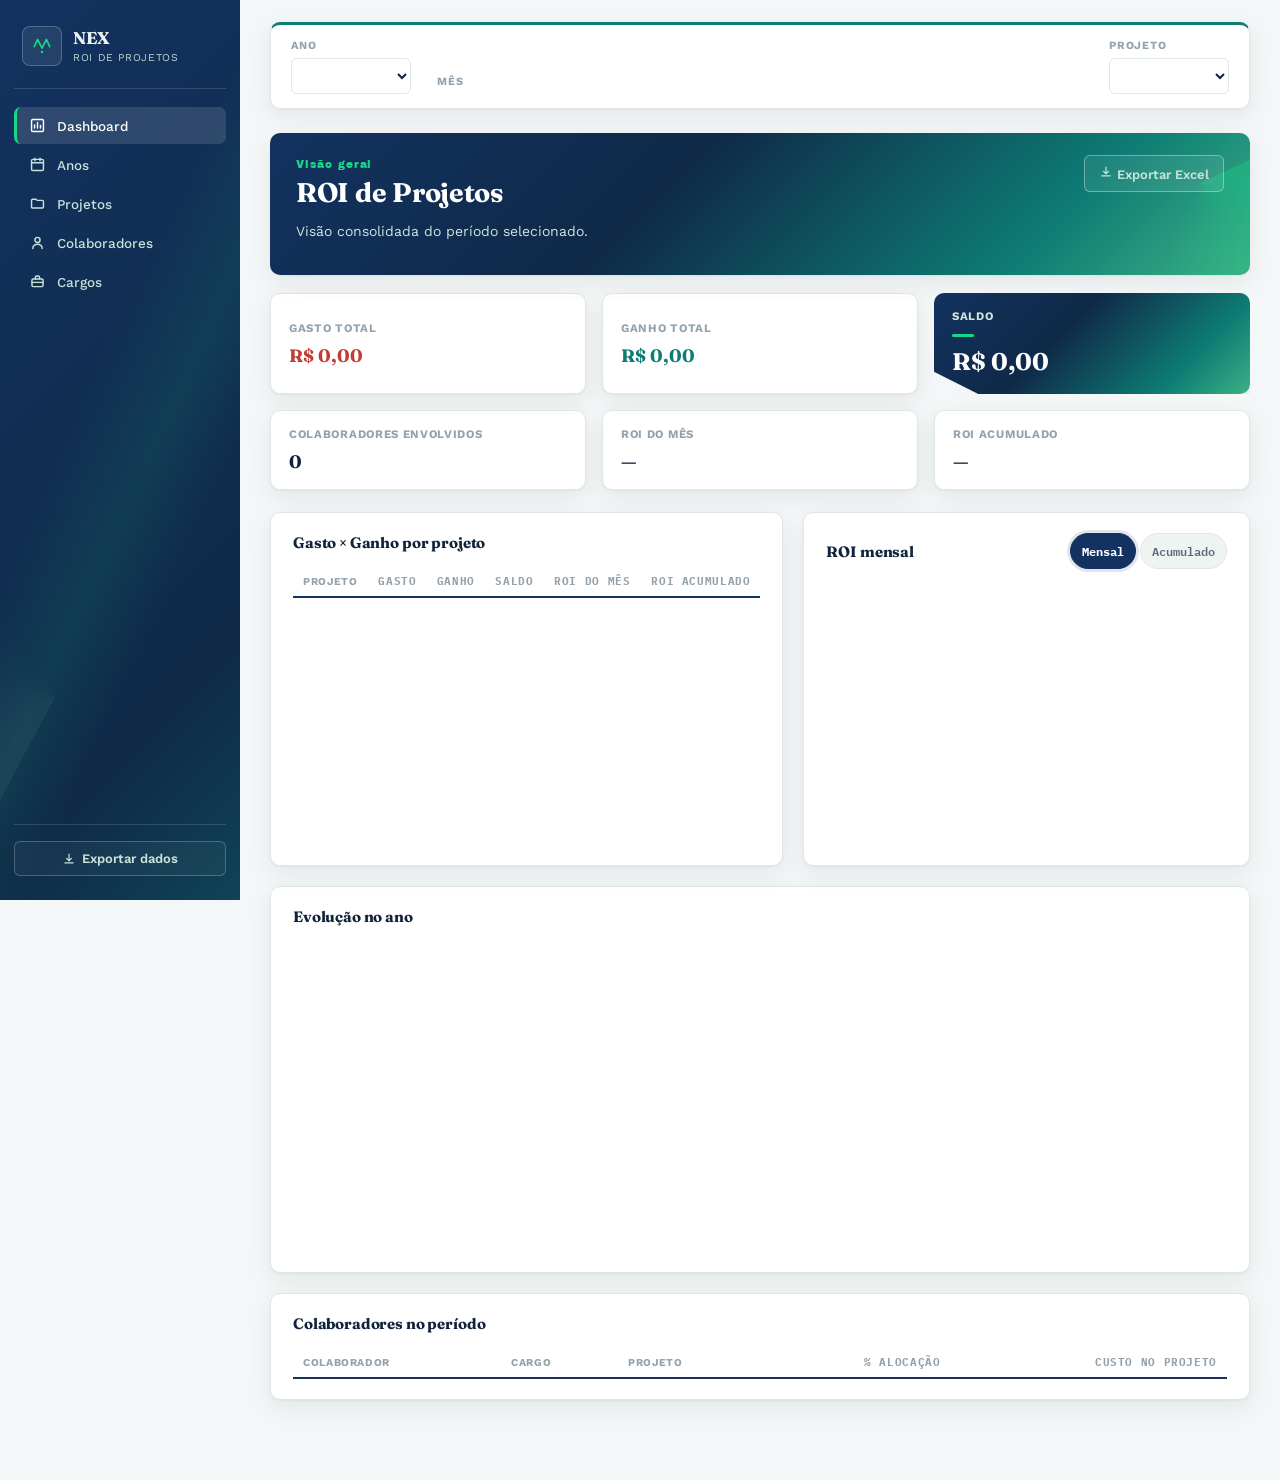
==== index.html @ 9e4dc333 "adiciona tipo de projeto Estrutural, com conversao agendada para Impacto" ====
<!DOCTYPE html>
<html lang="pt-BR">
<head>
<meta charset="UTF-8">
<meta name="viewport" content="width=device-width, initial-scale=1.0">
<title>NEX · ROI de Projetos</title>
<link rel="preconnect" href="https://fonts.googleapis.com">
<link href="https://fonts.googleapis.com/css2?family=Fraunces:opsz,wght@9..144,500..900&family=Archivo+Black&family=Work+Sans:wght@400;500;600;700&family=IBM+Plex+Mono:wght@500;600;700&display=swap" rel="stylesheet">
<link rel="stylesheet" href="css/style.css">
</head>
<body>

<div class="app">

  <!-- SIDEBAR -->
  <aside class="sidebar">
    <div class="brand">
      <span class="brand-mark">
        <svg class="icon" viewBox="0 0 20 20"><path d="M3 10.5l3-6.5 4 8 4-8 3 6.5"/><circle cx="10" cy="15.5" r="1.1" fill="currentColor" stroke="none"/></svg>
      </span>
      <div class="brand-text">
        <strong>NEX</strong>
        <small>ROI de Projetos</small>
      </div>
    </div>

    <nav class="nav" id="nav">
      <button class="nav-item active" data-page="dashboard">
        <svg class="icon" viewBox="0 0 20 20"><rect x="3" y="3" width="14" height="14" rx="1.5"/><path d="M6.5 13V9.5M10 13V6.5M13.5 13v-3"/></svg>
        Dashboard
      </button>
      <button class="nav-item" data-page="anos">
        <svg class="icon" viewBox="0 0 20 20"><rect x="3" y="4" width="14" height="13" rx="1.5"/><path d="M3 8h14M7 2.5v3M13 2.5v3"/></svg>
        Anos
      </button>
      <button class="nav-item" data-page="projetos">
        <svg class="icon" viewBox="0 0 20 20"><path d="M3 6.3c0-.7.6-1.3 1.3-1.3h3.4c.5 0 .9.2 1.2.6l.6.7h6.2c.7 0 1.3.6 1.3 1.3v6.4c0 .7-.6 1.3-1.3 1.3H4.3c-.7 0-1.3-.6-1.3-1.3z"/></svg>
        Projetos
      </button>
      <button class="nav-item" data-page="colaboradores">
        <svg class="icon" viewBox="0 0 20 20"><circle cx="10" cy="7" r="3"/><path d="M4.5 17c0-3 2.5-5 5.5-5s5.5 2 5.5 5"/></svg>
        Colaboradores
      </button>
      <button class="nav-item" data-page="cargos">
        <svg class="icon" viewBox="0 0 20 20"><rect x="3.5" y="7" width="13" height="9" rx="1.3"/><path d="M7.5 7V5.3A1.8 1.8 0 019.3 3.5h1.4a1.8 1.8 0 011.8 1.8V7"/><path d="M3.5 11h13"/></svg>
        Cargos
      </button>
    </nav>

    <div class="sidebar-foot">
      <p class="storage-warning" id="storageWarning" hidden>⚠ Não foi possível conectar ao banco de dados. Os números na tela podem estar incompletos ou desatualizados — recarregue a página.</p>
      <button id="btnExport" class="ghost-btn" title="Baixar backup dos dados (.json)">
        <svg class="icon" viewBox="0 0 20 20" style="width:14px;height:14px"><path d="M10 3v9M6.5 9l3.5 3.5L13.5 9"/><path d="M4 15.5h12"/></svg>
        Exportar dados
      </button>
    </div>
  </aside>

  <!-- MAIN -->
  <main class="main">

    <!-- Global context bar -->
    <header class="context-bar">
      <div class="ctx-group">
        <label>Ano</label>
        <select id="ctxAno"></select>
      </div>
      <div class="ctx-group ctx-grow">
        <label>Mês</label>
        <div class="month-tabs" id="ctxMeses"></div>
      </div>
      <div class="ctx-group" id="ctxProjetoWrap">
        <label>Projeto</label>
        <select id="ctxProjeto"></select>
      </div>
    </header>

    <!-- DASHBOARD -->
    <section class="page active" id="page-dashboard">
      <div class="page-head" style="display:flex; justify-content:space-between; align-items:flex-start; flex-wrap:wrap; gap:12px;">
        <div>
          <span class="eyebrow">Visão geral</span>
          <h1>ROI de Projetos</h1>
          <p class="muted" id="dashSubtitle">Visão consolidada do período selecionado.</p>
        </div>
        <button class="ghost-btn" id="btnExportExcel" title="Baixar o período atual em Excel">
          <svg class="icon" viewBox="0 0 20 20" style="width:14px;height:14px"><path d="M10 3v9M6.5 9l3.5 3.5L13.5 9"/><path d="M4 15.5h12"/></svg>
          Exportar Excel
        </button>
      </div>

      <div class="kpi-row">
        <div class="kpi-card">
          <span class="kpi-label">Gasto total</span>
          <span class="kpi-value mono loss" id="kpiGasto">R$ 0,00</span>
        </div>
        <div class="kpi-card">
          <span class="kpi-label">Ganho total</span>
          <span class="kpi-value mono gain" id="kpiGanho">R$ 0,00</span>
        </div>
        <div class="kpi-card kpi-ledger">
          <span class="kpi-label">Saldo</span>
          <div class="stamp" id="stampSaldo">
            <span class="kpi-value mono" id="kpiSaldo">R$ 0,00</span>
          </div>
        </div>
        <div class="kpi-card">
          <span class="kpi-label">Colaboradores envolvidos</span>
          <span class="kpi-value mono" id="kpiColab">0</span>
        </div>
        <div class="kpi-card" id="kpiRoiCard">
          <span class="kpi-label">ROI do mês</span>
          <span class="kpi-value mono" id="kpiRoi">—</span>
        </div>
        <div class="kpi-card">
          <span class="kpi-label">ROI acumulado</span>
          <span class="kpi-value mono" id="kpiRoiAcumulado">—</span>
        </div>
      </div>

      <div class="grid-2">
        <div class="panel">
          <h2>Gasto × Ganho por projeto</h2>
          <div class="table-scroll">
            <table class="data-table" id="tblProjetoResumo">
              <thead>
                <tr><th>Projeto</th><th class="num">Gasto</th><th class="num">Ganho</th><th class="num">Saldo</th><th class="num" id="thRoiMes">ROI do mês</th><th class="num">ROI acumulado</th></tr>
              </thead>
              <tbody></tbody>
            </table>
          </div>
        </div>

        <div class="panel">
          <div class="toolbar-row" style="justify-content:space-between; margin-bottom:4px; flex-wrap:wrap; gap:12px;">
            <h2 style="margin-bottom:0;" id="tituloChartRoi">ROI mensal</h2>
            <div class="month-tabs" id="toggleRoiModo">
              <button data-modo-roi="mensal" class="active">Mensal</button>
              <button data-modo-roi="acumulado">Acumulado</button>
            </div>
          </div>
          <div style="position:relative; height:260px;">
            <canvas id="chartRoiMensal"></canvas>
          </div>
          <p class="muted small" id="chartRoiPrevisaoLegenda" style="margin-top:10px;"></p>
        </div>
      </div>

      <div class="panel">
        <h2>Evolução no ano</h2>
        <div style="position:relative; height:300px;">
          <canvas id="chartEvolucao"></canvas>
        </div>
        <p class="muted small" id="chartPrevisaoLegenda" style="margin-top:10px;"></p>
      </div>

      <div class="panel">
        <h2>Colaboradores no período</h2>
        <div class="table-scroll">
          <table class="data-table" id="tblColabResumo">
            <thead>
              <tr><th>Colaborador</th><th>Cargo</th><th>Projeto</th><th class="num">% Alocação</th><th class="num">Custo no projeto</th></tr>
            </thead>
            <tbody></tbody>
          </table>
        </div>
        <p class="empty-hint" id="dashColabEmpty" hidden>Ninguém alocado neste período ainda. Abra um projeto e cadastre os membros envolvidos.</p>
      </div>
    </section>

    <!-- ANOS -->
    <section class="page" id="page-anos">
      <div class="page-head">
        <h1>Anos</h1>
        <p class="muted">Os anos de 2020 até o atual já existem prontos. Um ano novo aparece automaticamente quando o calendário virar.</p>
      </div>
      <div class="panel">
        <table class="data-table" id="tblAnos">
          <thead><tr><th>Ano</th><th>Projetos</th><th>Ganhos gerais</th><th></th></tr></thead>
          <tbody></tbody>
        </table>
      </div>

      <div class="panel panel-form" id="panelGanhosGerais">
        <h2>Ganhos gerais da empresa <span class="muted small" id="ganhosGeraisAnoLabel"></span></h2>
        <p class="muted small" style="margin-top:-8px; margin-bottom:14px;">Use isto só para ganhos que não pertencem a um projeto específico (ex.: um saving de contrato geral da empresa).</p>
        <form id="formGanhoGeral" class="lancamento-form">
          <input type="hidden" id="geralId">
          <div class="field">
            <label>Tipo</label>
            <select id="geralTipo">
              <option value="pontual">Pontual</option>
              <option value="mensal">Mensal (recorrente)</option>
            </select>
          </div>
          <div class="field">
            <label id="lblGeralMesInicio">Mês</label>
            <select id="geralMesInicio"></select>
          </div>
          <div class="field" id="wrapGeralMesFim" hidden>
            <label>Repetir até</label>
            <select id="geralMesFim"></select>
          </div>
          <div class="field field-grow">
            <label>Descrição</label>
            <input type="text" id="geralDescricao" placeholder="Ex.: Saving de contrato geral">
          </div>
          <div class="field">
            <label>Valor por mês (R$)</label>
            <input type="number" id="geralValor" step="0.01" min="0" required>
          </div>
          <div class="field field-btn">
            <button type="submit" class="primary-btn gain-btn" id="btnGeralSubmit">Adicionar ganho geral</button>
            <button type="button" class="ghost-btn" id="btnGeralCancel" hidden>Cancelar edição</button>
          </div>
        </form>
      </div>
      <div class="panel" id="panelGanhosGeraisLista">
        <table class="data-table" id="tblGanhosGerais">
          <thead><tr><th>Descrição</th><th>Tipo</th><th>Período</th><th class="num">Valor/mês</th><th></th></tr></thead>
          <tbody></tbody>
        </table>
      </div>
    </section>

    <!-- COLABORADORES -->
    <section class="page" id="page-colaboradores">
      <div class="page-head">
        <h1>Colaboradores</h1>
        <p class="muted">Cadastre quem existe na empresa e quanto cada um custa por mês. Depois, abra um projeto para envolvê-los nele.</p>
      </div>
      <div class="panel panel-form">
        <form id="formColaborador" class="grid-form">
          <input type="hidden" id="colabId">
          <div class="field">
            <label>Nome</label>
            <input type="text" id="colabNome" placeholder="Ex.: Ana Karoline" required>
          </div>
          <div class="field">
            <label>Cargo</label>
            <select id="colabCargo" required></select>
          </div>
          <div class="field">
            <label>Data de entrada</label>
            <input type="text" id="colabEntrada" placeholder="mm/aaaa" inputmode="numeric">
          </div>
          <div class="field" style="justify-content:center;">
            <label style="display:flex; align-items:center; gap:6px; font-weight:600; color:var(--ink); cursor:pointer;">
              <input type="checkbox" id="colabAtivo" style="width:16px; height:16px;" checked>
              Em atividade
            </label>
          </div>
          <div class="field" id="wrapColabSaida">
            <label>Data de saída</label>
            <input type="text" id="colabSaida" placeholder="mm/aaaa" inputmode="numeric">
          </div>
          <div class="field">
            <label>Custo mensal (R$)</label>
            <input type="number" id="colabCusto" placeholder="0,00" step="0.01" min="0" required>
          </div>
          <div class="field field-btn">
            <button type="submit" class="primary-btn" id="btnColabSubmit">Adicionar colaborador</button>
            <button type="button" class="ghost-btn" id="btnColabCancel" hidden>Cancelar edição</button>
          </div>
        </form>
      </div>
      <div class="panel">
        <table class="data-table" id="tblColaboradores">
          <thead><tr><th>Nome</th><th>Cargo</th><th>Entrada</th><th>Situação</th><th class="num">Custo mensal</th><th></th></tr></thead>
          <tbody></tbody>
        </table>
      </div>
    </section>

    <!-- CARGOS (catálogo de cargos com salário, usado como opções no cadastro de Colaboradores) -->
    <section class="page" id="page-cargos">
      <div class="page-head">
        <h1>Cargos</h1>
        <p class="muted">Cadastre os cargos da empresa e o salário-base de cada um. Eles aparecem como opções no campo "Cargo" ao criar um colaborador.</p>
      </div>
      <div class="panel panel-form">
        <form id="formCargo" class="grid-form">
          <input type="hidden" id="cargoId">
          <div class="field field-grow">
            <label>Nome do cargo</label>
            <input type="text" id="cargoNome" placeholder="Ex.: Analista de Projetos II" required>
          </div>
          <div class="field">
            <label>Salário-base (R$)</label>
            <input type="number" id="cargoSalario" placeholder="0,00" step="0.01" min="0" required>
          </div>
          <div class="field field-btn">
            <button type="submit" class="primary-btn" id="btnCargoSubmit">Adicionar cargo</button>
            <button type="button" class="ghost-btn" id="btnCargoCancel" hidden>Cancelar edição</button>
          </div>
        </form>
      </div>
      <div class="panel">
        <table class="data-table" id="tblCargos">
          <thead><tr><th>Cargo</th><th class="num">Salário-base</th><th class="num">Colaboradores</th><th></th></tr></thead>
          <tbody></tbody>
        </table>
        <p class="empty-hint" id="cargosEmpty" hidden>Nenhum cargo cadastrado ainda. Use o formulário acima para criar o primeiro.</p>
      </div>
    </section>

    <!-- COLABORADOR — DETALHE (em quais projetos ele está, e com que % em cada mês) -->
    <section class="page" id="page-colaborador-detalhe">
      <button class="ghost-btn" id="btnVoltarColaboradores" style="margin-bottom:14px;">← Voltar para Colaboradores</button>

      <div class="page-head">
        <span class="eyebrow">Colaborador</span>
        <h1 id="colabDetNome">Colaborador</h1>
        <p class="muted" id="colabDetSubtitle"></p>
      </div>

      <div class="panel">
        <div class="toolbar-row" style="justify-content:space-between; margin-bottom:10px; flex-wrap:wrap; gap:12px;">
          <h2 style="margin-bottom:0;">Projetos deste colaborador</h2>
          <button class="ghost-btn" id="btnCopiarMesAnteriorColab">Copiar % do mês anterior</button>
        </div>
        <div class="toolbar-row" style="gap:20px; flex-wrap:wrap; margin-bottom:12px;">
          <div class="ctx-group">
            <label style="font-size:11px; text-transform:uppercase; letter-spacing:.07em; color:var(--ink-faint); font-weight:700;">Ano</label>
            <select id="colabAno"></select>
          </div>
          <div class="ctx-group">
            <label style="font-size:11px; text-transform:uppercase; letter-spacing:.07em; color:var(--ink-faint); font-weight:700;">Mês</label>
            <div class="month-tabs" id="colabMeses"></div>
          </div>
        </div>
        <p class="muted small" id="colabProjetosInfo" style="margin-bottom:12px;"></p>
        <div class="toolbar-row" style="gap:32px; align-items:flex-start; margin-bottom:16px; flex-wrap:wrap;">
          <div style="min-width:200px; max-width:240px;">
            <div class="field">
              <label>Ajuste de salário só neste mês</label>
              <input type="number" id="colabSalarioMes" step="0.01" min="0" placeholder="Usar o padrão">
            </div>
            <p class="muted small" id="colabSalarioMesInfo" style="margin-top:6px;"></p>
          </div>
          <div style="min-width:380px;">
            <div class="toolbar-row" style="gap:10px; align-items:flex-end; flex-wrap:wrap;">
              <div class="field" style="min-width:180px;">
                <label>Cargo a partir deste mês</label>
                <select id="colabCargoMes"></select>
              </div>
              <div class="field" id="wrapColabCargoMesSalario" style="min-width:160px;" hidden>
                <label>Novo salário-base</label>
                <input type="number" id="colabCargoMesSalario" step="0.01" min="0">
              </div>
            </div>
            <p class="muted small" id="colabCargoMesInfo" style="margin-top:6px;"></p>
          </div>
        </div>
        <div class="table-scroll">
          <table class="data-table" id="tblProjetosColaborador">
            <thead><tr><th>Projeto</th><th>Período (histórico)</th><th>% neste mês</th><th class="num">Custo no projeto</th></tr></thead>
            <tbody></tbody>
          </table>
        </div>
        <p class="empty-hint" id="colabProjetosEmpty" hidden></p>
      </div>
    </section>

    <!-- PROJETOS (lista, dentro do ano ativo) -->
    <section class="page" id="page-projetos">
      <div class="page-head">
        <h1>Projetos</h1>
        <p class="muted" id="projetosSubtitle">Projetos cadastrados no ano selecionado.</p>
      </div>
      <div class="panel panel-form">
        <form id="formProjeto" class="grid-form">
          <input type="hidden" id="projId">
          <div class="field field-grow">
            <label>Nome do projeto</label>
            <input type="text" id="projNome" placeholder="Ex.: Estoque+" required>
          </div>
          <div class="field">
            <label>Tipo</label>
            <select id="projTipo">
              <option value="impacto">Impacto</option>
              <option value="cultura">Cultura</option>
              <option value="estrutural">Estrutural</option>
            </select>
          </div>
          <div class="field" id="wrapProjTornaImpacto" hidden>
            <label>Vira Impacto a partir de (opcional)</label>
            <input type="text" id="projTornaImpacto" placeholder="mm/aaaa" inputmode="numeric">
          </div>
          <div class="field">
            <label>Início</label>
            <input type="text" id="projInicio" placeholder="mm/aaaa" inputmode="numeric" autocomplete="new-password" maxlength="7" required>
          </div>
          <div class="field" id="wrapProjMesFim">
            <label>Término</label>
            <select id="projMesFim"></select>
          </div>
          <div class="field" style="justify-content:center;">
            <label style="display:flex; align-items:center; gap:6px; font-weight:600; color:var(--ink); cursor:pointer;">
              <input type="checkbox" id="projEmAndamento" style="width:16px; height:16px;" checked>
              Em andamento
            </label>
          </div>
          <div class="field field-btn">
            <button type="submit" class="primary-btn" id="btnProjSubmit">Adicionar projeto</button>
            <button type="button" class="ghost-btn" id="btnProjCancel" hidden>Cancelar edição</button>
          </div>
        </form>
      </div>
      <div class="panel">
        <table class="data-table" id="tblProjetos">
        <thead><tr><th></th><th>Projeto</th><th>Ano</th><th>Tipo</th><th>Período</th><th class="num">Membros no mês</th><th class="num">Gasto</th><th class="num">Ganho</th><th class="num">Saldo</th><th></th></tr></thead>          <tbody></tbody>
        </table>
        <p class="empty-hint" id="projetosEmpty" hidden></p>
      </div>
    </section>

    <!-- PROJETO — DETALHE (membros + ganhos + gastos extras deste projeto) -->
    <section class="page" id="page-projeto-detalhe">
      <button class="ghost-btn" id="btnVoltarProjetos" style="margin-bottom:14px;">← Voltar para Projetos</button>

      <div class="page-head">
        <span class="eyebrow" id="detalheAno"></span>
        <h1 id="detalheNomeProjeto">Projeto</h1>
        <p class="muted" id="detalheSubtitle"></p>
      </div>

      <div class="toolbar-row" style="margin-bottom:16px;">
        <button class="ghost-btn" id="btnRenovarProjeto" hidden>Continuar no próximo ano →</button>
        <p class="muted small" id="renovadoAviso" hidden></p>
      </div>

      <div class="kpi-row" style="grid-template-columns:1fr 1fr 1.15fr;">
        <div class="kpi-card">
          <span class="kpi-label">Gasto no período</span>
          <span class="kpi-value mono loss" id="detGasto">R$ 0,00</span>
        </div>
        <div class="kpi-card">
          <span class="kpi-label">Ganho no período</span>
          <span class="kpi-value mono gain" id="detGanho">R$ 0,00</span>
        </div>
        <div class="kpi-card kpi-ledger">
          <span class="kpi-label">Saldo</span>
          <div class="stamp" id="detStampSaldo">
            <span class="kpi-value mono" id="detSaldo">R$ 0,00</span>
          </div>
        </div>
      </div>

      <div class="panel">
        <div class="toolbar-row" style="justify-content:space-between; margin-bottom:10px; flex-wrap:wrap; gap:12px;">
          <h2 style="margin-bottom:0;">Membros envolvidos</h2>
          <button class="ghost-btn" id="btnCopiarMesAnteriorProjeto">Copiar % do mês anterior</button>
        </div>
        <div class="toolbar-row" style="margin-bottom:12px; gap:20px; flex-wrap:wrap;">
          <div class="ctx-group">
            <label style="font-size:11px; text-transform:uppercase; letter-spacing:.07em; color:var(--ink-faint); font-weight:700;">Ano</label>
            <select id="detAno"></select>
          </div>
          <div class="ctx-group">
            <label style="font-size:11px; text-transform:uppercase; letter-spacing:.07em; color:var(--ink-faint); font-weight:700;">Mês</label>
            <div class="month-tabs" id="detMeses"></div>
          </div>
        </div>
        <p class="muted small" id="membrosInfo" style="margin-bottom:12px;"></p>
        <div class="table-scroll">
          <table class="data-table" id="tblMembrosProjeto">
            <thead><tr><th>Colaborador</th><th>Cargo</th><th>% neste projeto</th><th class="num">Custo no projeto</th><th class="num">Total do colaborador no mês</th></tr></thead>
            <tbody></tbody>
          </table>
        </div>
        <p class="empty-hint" id="membrosEmpty" hidden>Cadastre colaboradores em "Colaboradores" para poder envolvê-los aqui.</p>
      </div>

      <p class="empty-hint" id="ganhosCulturaAviso" hidden style="margin:0 0 20px;">Projetos de Cultura não têm ganhos — só acompanham gastos (folha e extras).</p>
      <p class="empty-hint" id="ganhosEstruturalAviso" hidden style="margin:0 0 20px;"></p>

      <div id="wrapGanhosProjeto">
        <div class="panel panel-form">
          <h2>Novo ganho deste projeto</h2>
          <form id="formGanhoProjeto" class="lancamento-form">
            <input type="hidden" id="pganhoId">
            <div class="field">
              <label>Tipo</label>
              <select id="pganhoTipo">
                <option value="pontual">Pontual</option>
                <option value="mensal">Mensal (recorrente)</option>
              </select>
            </div>
            <div class="field">
              <label id="lblPGanhoMesInicio">Mês</label>
              <select id="pganhoMesInicio"></select>
            </div>
            <div class="field" id="wrapPGanhoMesFim" hidden>
              <label>Repetir até</label>
              <select id="pganhoMesFim"></select>
            </div>
            <div class="field field-grow">
              <label>Descrição</label>
              <input type="text" id="pganhoDescricao" placeholder="Ex.: Saving de mensalidade Pódio">
            </div>
            <div class="field">
              <label>Valor por mês (R$)</label>
              <input type="number" id="pganhoValor" step="0.01" min="0" required>
            </div>
            <div class="field field-btn">
              <button type="submit" class="primary-btn gain-btn" id="btnPGanhoSubmit">Adicionar ganho</button>
              <button type="button" class="ghost-btn" id="btnPGanhoCancel" hidden>Cancelar edição</button>
            </div>
          </form>
        </div>
        <div class="panel">
          <table class="data-table" id="tblGanhosProjeto">
            <thead><tr><th>Descrição</th><th>Tipo</th><th>Período</th><th class="num">Valor/mês</th><th></th></tr></thead>
            <tbody></tbody>
          </table>
        </div>
      </div>

      <div class="panel panel-form">
        <h2>Gasto extra deste projeto</h2>
        <p class="muted small" style="margin-top:-8px; margin-bottom:14px;">O custo de folha (salário × %) já é somado automaticamente pelos Membros acima. Use isto só para despesas extras, fora da folha.</p>
        <form id="formGastoProjeto" class="lancamento-form">
          <input type="hidden" id="pgastoId">
          <div class="field">
            <label>Tipo</label>
            <select id="pgastoTipo">
              <option value="pontual">Pontual</option>
              <option value="mensal">Mensal (recorrente)</option>
            </select>
          </div>
          <div class="field">
            <label id="lblPGastoMesInicio">Mês</label>
            <select id="pgastoMesInicio"></select>
          </div>
          <div class="field" id="wrapPGastoMesFim" hidden>
            <label>Repetir até</label>
            <select id="pgastoMesFim"></select>
          </div>
          <div class="field field-grow">
            <label>Descrição</label>
            <input type="text" id="pgastoDescricao" placeholder="Ex.: Licença de software">
          </div>
          <div class="field">
            <label>Valor por mês (R$)</label>
            <input type="number" id="pgastoValor" step="0.01" min="0" required>
          </div>
          <div class="field field-btn">
            <button type="submit" class="primary-btn loss-btn" id="btnPGastoSubmit">Adicionar gasto</button>
            <button type="button" class="ghost-btn" id="btnPGastoCancel" hidden>Cancelar edição</button>
          </div>
        </form>
      </div>
      <div class="panel">
        <table class="data-table" id="tblGastosProjeto">
          <thead><tr><th>Descrição</th><th>Tipo</th><th>Período</th><th class="num">Valor/mês</th><th></th></tr></thead>
          <tbody></tbody>
        </table>
      </div>
    </section>

  </main>
</div>

<div class="toast" id="toast"></div>

<script src="js/chart.umd.min.js"></script>
<script src="js/exceljs.min.js"></script>
<script src="js/supabase.min.js"></script>
<script src="js/store.js"></script>
<script src="js/app.js"></script>
</body>
</html>
---- css/style.css ----
/* ==========================================================================
   NEX — ROI de Projetos
   Gradiente navy → verde-petróleo → verde da marca, destaque lima,
   formas facetadas ecoando o pôster "Jovens Empreendedores".
   ========================================================================== */

:root{
  --navy-900: #0F2947;
  --navy-700: #133260;
  --teal-600: #0E7C74;
  --teal-400: #3CB185;
  --lime-500: #16D888;
  --lime-600: #0FB873;

  --brand-gradient: linear-gradient(135deg, var(--navy-700) 0%, var(--navy-900) 40%, var(--teal-600) 78%, var(--teal-400) 100%);

  --bg: #F4F7F7;
  --surface: #FFFFFF;
  --surface-alt: #EEF4F2;
  --line: #E1E7E6;
  --ink: #10233B;
  --ink-muted: #5B6B7D;
  --ink-faint: #93A2AC;

  --brand: var(--navy-700);
  --brand-2: var(--navy-900);
  --brand-soft: #1C4A78;

  --gain: var(--teal-600);
  --gain-soft: #E2F3EE;
  --loss: #C23B34;
  --loss-soft: #FBEAE8;
  --warn: #0FA36B;
  --warn-soft: #E4F8ED;

  --radius: 10px;
  --radius-sm: 6px;
  --shadow: 0 1px 2px rgba(16,35,59,.05), 0 8px 24px rgba(16,35,59,.07);

  --font-display: 'Fraunces', serif;
  --font-impact: 'Archivo Black', sans-serif;
  --font-body: 'Work Sans', sans-serif;
  --font-mono: 'IBM Plex Mono', monospace;
}

*{box-sizing:border-box;}
html,body{height:100%;}
body{
  margin:0;
  background:var(--bg);
  color:var(--ink);
  font-family:var(--font-body);
  font-size:14px;
  -webkit-font-smoothing:antialiased;
}
h1,h2{font-family:var(--font-display); margin:0; letter-spacing:-.01em; font-weight:700;}
.muted{color:var(--ink-muted);}
.small{font-size:12px;}
.mono{font-family:var(--font-mono); font-variant-numeric:tabular-nums;}

button{font-family:inherit; cursor:pointer;}
select,input{font-family:inherit; font-size:14px;}

.icon{width:17px; height:17px; stroke:currentColor; fill:none; stroke-width:1.7; stroke-linecap:round; stroke-linejoin:round; flex-shrink:0;}

/* ============ Layout ============ */
.app{
  display:grid;
  grid-template-columns:240px 1fr;
  min-height:100vh;
}

/* ---- Sidebar: gradiente de marca ---- */
.sidebar{
  background:var(--brand-gradient);
  background-attachment:fixed;
  color:#EAF3F0;
  display:flex;
  flex-direction:column;
  padding:24px 14px;
  position:sticky;
  top:0;
  height:100vh;
  overflow:hidden;
}
/* facetas geométricas sutis, ecoando o pôster */
.sidebar::before{
  content:'';
  position:absolute; inset:0; z-index:0; pointer-events:none;
  background:linear-gradient(115deg, transparent 40%, rgba(22,216,136,.10) 55%, transparent 68%);
}
.sidebar::after{
  content:'';
  position:absolute; left:-30%; bottom:-10%; width:160%; height:45%;
  background:conic-gradient(from 200deg at 30% 30%, rgba(255,255,255,.05), transparent 35%);
  transform:rotate(8deg);
  pointer-events:none;
}
.sidebar > *{position:relative; z-index:1;}

.brand{display:flex; align-items:center; gap:11px; padding:2px 8px 22px; border-bottom:1px solid rgba(255,255,255,.14); margin-bottom:14px;}
.brand-mark{
  width:40px; height:40px; flex-shrink:0;
  display:flex; align-items:center; justify-content:center;
  background:rgba(255,255,255,.08);
  border:1px solid rgba(255,255,255,.22);
  border-radius:8px;
  color:var(--lime-500);
}
.brand-mark .icon{width:22px; height:22px; stroke-width:1.5;}
.brand-text strong{display:block; font-family:var(--font-display); font-size:17px; line-height:1.15; font-weight:700;}
.brand-text strong em{font-style:normal; font-weight:500; opacity:.85;}
.brand-text small{color:#B9D8CC; font-size:10.5px; letter-spacing:.06em; text-transform:uppercase;}

.nav{display:flex; flex-direction:column; gap:2px; margin-top:4px;}
.nav-item{
  display:flex; align-items:center; gap:11px;
  background:transparent; border:none; color:#C7E2D8;
  text-align:left; padding:10px 12px; border-radius:7px;
  font-size:13.5px; font-weight:500; font-family:var(--font-body);
  transition:background .12s ease, color .12s ease;
  border-left:3px solid transparent;
}
.nav-item:hover{background:rgba(255,255,255,.08); color:#fff;}
.nav-item.active{background:rgba(255,255,255,.12); color:#fff; border-left-color:var(--lime-500);}

.sidebar-foot{margin-top:auto; display:flex; flex-direction:column; gap:8px; padding-top:16px; border-top:1px solid rgba(255,255,255,.14);}
.sidebar-foot .ghost-btn{
  color:#C7E2D8; border:1px solid rgba(255,255,255,.22); background:rgba(255,255,255,.04);
  text-align:center; display:flex; align-items:center; justify-content:center; gap:6px;
  font-family:var(--font-body);
}
.sidebar-foot .ghost-btn:hover{background:rgba(255,255,255,.1); color:#fff;}

.storage-warning{
  font-size:11px; line-height:1.4; color:#FFE7A6;
  background:rgba(0,0,0,.18); border:1px solid rgba(255,231,166,.35);
  border-radius:6px; padding:8px 9px; margin:0 0 4px;
}

.main{padding:22px 30px 60px; min-width:0;}

/* ============ Barra de contexto ============ */
.context-bar{
  display:flex; align-items:flex-end; gap:26px;
  background:var(--surface);
  border:1px solid var(--line);
  border-radius:var(--radius);
  padding:14px 20px;
  margin-bottom:24px;
  box-shadow:var(--shadow);
  flex-wrap:wrap;
  border-top:3px solid var(--teal-600);
}
.ctx-group{display:flex; flex-direction:column; gap:6px;}
.ctx-group label{font-family:var(--font-body); font-size:11px; text-transform:uppercase; letter-spacing:.07em; color:var(--ink-faint); font-weight:700;}
.ctx-grow{flex:1; min-width:300px;}
.context-bar select,
#colabAno{
  padding:8px 10px; border-radius:var(--radius-sm); border:1px solid var(--line);
  background:var(--surface); color:var(--ink); min-width:120px;
}

.month-tabs{display:flex; flex-wrap:wrap; gap:4px;}
.month-tabs button{
  border:1px solid var(--line);
  background:var(--surface-alt); color:var(--ink-muted);
  padding:7px 11px; border-radius:99px; font-size:12px; font-weight:600;
  font-family:var(--font-mono);
  transition:all .12s ease;
}
.month-tabs button:hover:not(.active){background:#E2ECE8; color:var(--ink);}
.month-tabs button.active{
  background:var(--navy-700); color:#fff; border-color:var(--navy-700);
  font-weight:700;
  box-shadow:0 0 0 3px rgba(19,50,96,.12);
}

/* ============ Páginas ============ */
.page{display:none;}
.page.active{display:block; animation:fadein .15s ease;}
@keyframes fadein{from{opacity:0; transform:translateY(2px);} to{opacity:1; transform:none;}}

.page-head{margin-bottom:18px; position:relative;}
.page-head h1{font-size:27px; margin-bottom:4px;}
.page-head .eyebrow{
  display:inline-block; font-family:var(--font-impact); font-size:10.5px;
  letter-spacing:.09em; color:var(--teal-600); margin-bottom:6px;
}

/* Faixa decorativa só no Dashboard, ecoando o pôster da marca */
#page-dashboard .page-head{
  background:var(--brand-gradient);
  border-radius:var(--radius);
  padding:22px 26px;
  color:#fff;
  overflow:hidden;
  position:relative;
  box-shadow:var(--shadow);
}
#page-dashboard .page-head::after{
  content:'';
  position:absolute; right:-40px; top:-40px; width:180px; height:180px;
  background:conic-gradient(from 45deg, rgba(22,216,136,.35), transparent 40%);
  border-radius:40%;
  transform:rotate(20deg);
  z-index:0;
}
#page-dashboard .page-head h1{color:#fff;}
#page-dashboard .page-head .muted{color:#CFE6DE;}
#page-dashboard .page-head .eyebrow{color:var(--lime-500);}
#page-dashboard .page-head #btnExportExcel{
  position:relative; z-index:1;
  color:#C7E2D8; border:1px solid rgba(255,255,255,.35); background:rgba(255,255,255,.08);
  flex-shrink:0;
}
#page-dashboard .page-head #btnExportExcel:hover{background:rgba(255,255,255,.18); color:#fff;}

/* ============ Painéis ============ */
.panel{
  background:var(--surface);
  border:1px solid var(--line);
  border-radius:var(--radius);
  padding:20px 22px;
  margin-bottom:20px;
  box-shadow:var(--shadow);
}
.panel h2{font-size:15px; margin-bottom:14px; font-weight:700;}
.panel-form h2{margin-bottom:12px;}

.grid-2{display:grid; grid-template-columns:minmax(0,1.15fr) minmax(0,1fr); gap:20px;}
@media (max-width:980px){.grid-2{grid-template-columns:1fr;}}

/* ============ KPIs ============ */
.kpi-row{display:grid; grid-template-columns:minmax(0,1fr) minmax(0,1fr) minmax(0,1.15fr) minmax(0,1fr) minmax(0,1fr) minmax(0,1fr); gap:16px; margin-bottom:22px; align-items:stretch;}
@media (max-width:1300px){.kpi-row{grid-template-columns:minmax(0,1fr) minmax(0,1fr) minmax(0,1fr);}}
@media (max-width:900px){.kpi-row{grid-template-columns:minmax(0,1fr) minmax(0,1fr);}}
.kpi-card{
  background:var(--surface); border:1px solid var(--line); border-radius:var(--radius);
  padding:16px 18px; box-shadow:var(--shadow);
  display:flex; flex-direction:column; gap:9px; justify-content:center;
}
.kpi-label{font-family:var(--font-body); font-size:11.5px; text-transform:uppercase; letter-spacing:.06em; color:var(--ink-faint); font-weight:700;}
.kpi-value{font-size:22px; font-weight:700; font-family:var(--font-display); white-space:nowrap;}
.kpi-value.mono{font-size:18px;}
.kpi-value.gain{color:var(--gain);}
.kpi-value.loss{color:var(--loss);}

/* --- Cartão de Saldo: elemento-assinatura da marca --- */
.kpi-ledger{
  background:var(--brand-gradient); border:none; padding:0; overflow:hidden;
  position:relative; color:#fff;
  clip-path:polygon(0 0, 100% 0, 100% 100%, 14% 100%, 0 78%);
}
.kpi-ledger .kpi-label{color:#CFE6DE; padding:16px 18px 0;}
.kpi-ledger .stamp{
  padding:2px 18px 18px; display:flex; flex-direction:column; gap:4px;
}
.kpi-ledger .stamp::before{
  content:''; display:block; width:22px; height:3px; background:var(--lime-500); border-radius:2px; margin-bottom:6px;
}
.stamp .kpi-value{font-family:var(--font-display); font-size:24px; font-weight:700; color:#fff;}
.stamp.positivo .kpi-value{color:#fff;}
.stamp.negativo .kpi-value{color:#FFD9D5;}
.stamp.negativo::before{background:#FF6B60;}

/* ============ Formulários ============ */
.field{display:flex; flex-direction:column; gap:6px;}
.field label{font-size:12px; font-weight:600; color:var(--ink-muted);}
.field input, .field select{
  padding:9px 10px; border:1px solid var(--line); border-radius:var(--radius-sm);
  background:#fff; color:var(--ink);
}
.field input:focus, .field select:focus, button:focus-visible{
  outline:2px solid var(--lime-600); outline-offset:1px;
}
.field input:disabled, .field select:disabled{
  background:var(--surface-alt); color:var(--ink-faint); cursor:not-allowed;
}
button:disabled{
  opacity:.45; cursor:not-allowed;
}
button:disabled:hover{ background:inherit; }
.field-grow{flex:1; min-width:200px;}
.field-btn{justify-content:flex-end; flex-direction:row; gap:8px;}

.inline-form{display:flex; align-items:flex-end; gap:12px; flex-wrap:wrap;}
.grid-form{display:grid; grid-template-columns:repeat(auto-fit, minmax(150px, 1fr)); gap:12px; align-items:end;}

.lancamento-form{display:flex; flex-wrap:wrap; gap:12px; align-items:end;}
.lancamento-form .field{min-width:140px;}

.primary-btn{
  background:var(--navy-700); color:#fff; border:none; padding:10px 16px;
  border-radius:var(--radius-sm); font-weight:700; font-size:13.5px;
  transition:background .12s ease;
}
.primary-btn:hover{background:var(--navy-900);}
.primary-btn.gain-btn{background:var(--teal-600);}
.primary-btn.gain-btn:hover{background:#0A6560;}
.primary-btn.loss-btn{background:var(--loss);}
.primary-btn.loss-btn:hover{background:#9E312B;}

.ghost-btn{
  background:transparent; border:1px solid var(--line); color:var(--ink-muted);
  padding:9px 14px; border-radius:var(--radius-sm); font-weight:600; font-size:13px;
}
.ghost-btn:hover{background:var(--surface-alt); color:var(--ink);}

.toolbar-row{display:flex; align-items:center; gap:14px;}

/* ============ Tabelas ============ */
.table-scroll{overflow-x:auto;}
.data-table{width:100%; border-collapse:collapse; font-size:13.5px;}
.data-table th{
  text-align:left; font-family:var(--font-body); font-size:10.5px; text-transform:uppercase; letter-spacing:.06em;
  color:var(--ink-faint); font-weight:700; padding:8px 10px; border-bottom:2px solid var(--navy-700);
}
.data-table th.num{text-align:right;}
.data-table td{padding:9px 10px; border-bottom:1px solid var(--line); vertical-align:middle;}
.data-table tbody tr:hover{background:var(--surface-alt);}
.data-table tr.grupo-colab-inicio{border-top:2px solid var(--line);}
.data-table tr.subtotal-colab td{background:var(--surface-alt); font-weight:700; border-top:1px dashed var(--line);}
.data-table tfoot td{font-weight:700; border-top:2px solid var(--ink); border-bottom:none;}
.data-table .num{font-family:var(--font-mono); text-align:right; font-variant-numeric:tabular-nums; white-space:nowrap;}
.data-table .gain-text{color:var(--gain); font-weight:600;}
.data-table .loss-text{color:var(--loss); font-weight:600;}

.row-actions{display:flex; gap:6px; justify-content:flex-end;}
.icon-btn{
  background:transparent; border:1px solid var(--line); border-radius:6px;
  padding:5px 9px; font-size:12px; color:var(--ink-muted); font-family:var(--font-body);
}
.icon-btn:hover{background:var(--surface-alt); color:var(--ink);}
.icon-btn.danger:hover{background:var(--loss-soft); color:var(--loss); border-color:var(--loss);}

.link-btn{
  background:none; border:none; padding:0; font:inherit; font-weight:700;
  color:var(--teal-600); cursor:pointer; text-align:left;
  text-decoration:underline; text-decoration-color:var(--line); text-underline-offset:3px;
}
.link-btn::after{ content:' →'; opacity:.55; font-weight:500; }
.link-btn:hover{color:var(--navy-700); text-decoration-color:currentColor;}

.badge{display:inline-block; padding:2px 10px; border-radius:99px; font-size:10.5px; font-weight:700; letter-spacing:.02em; font-family:var(--font-mono);}
.badge.pontual{background:var(--surface-alt); color:var(--ink-muted); border:1px solid var(--line);}
.badge.mensal{background:var(--lime-500); color:#0B2B1E; border:1px solid var(--lime-600);}
.badge.impacto{background:var(--gain-soft); color:var(--gain); border:1px solid var(--gain);}
.badge.cultura{background:#F1E9FB; color:#6B3FA0; border:1px solid #B79AD9;}
.badge.estrutural{background:#EEF2F6; color:#5A6B7D; border:1px solid #B9C4CF;}
.badge.previsao{background:#FBEAE7; color:#B5544A; border:1px solid #E8AFA6;}

.empty-hint{color:var(--ink-faint); font-size:13px; padding:8px 2px 0;}
.color-dot{display:inline-block; width:9px; height:9px; border-radius:50%; margin-right:6px;}

.data-table tr.grupo-row{cursor:pointer;}
.data-table tr.grupo-row:hover{background:var(--surface-alt);}
.chevron{display:inline-block; margin-right:6px; font-size:11px; color:var(--ink-faint); transition:transform .15s ease;}
.chevron.open{transform:rotate(90deg);}
.data-table tr.linha-destacada td{background:var(--lime-500); transition:background 1.8s ease;}
.data-table tr.sub-row td{background:var(--surface-alt);}
.data-table tr.sub-row td:nth-child(2){padding-left:26px;}

/* Matriz de alocação */
.matrix-table th, .matrix-table td{text-align:center;}
.matrix-table th:first-child, .matrix-table td:first-child{text-align:left; position:sticky; left:0; background:var(--surface); z-index:1;}
.matrix-table thead tr th:first-child{background:var(--surface);}
.matrix-table input.pct{
  width:64px; text-align:center; padding:6px 4px; border:1px solid var(--line);
  border-radius:6px; font-family:var(--font-mono);
}
.matrix-table td.total-cell{font-family:var(--font-mono); font-weight:700;}
.matrix-table td.total-ok{color:var(--gain);}
.matrix-table td.total-bad{color:#B8860B;}

/* Toast */
.toast{
  position:fixed; bottom:22px; left:50%; transform:translateX(-50%) translateY(20px);
  background:var(--navy-900); color:#fff; padding:10px 18px; border-radius:8px;
  font-size:13px; opacity:0; pointer-events:none; transition:all .25s ease;
  box-shadow:0 8px 24px rgba(0,0,0,.25); font-family:var(--font-body);
}
.toast.show{opacity:1; transform:translateX(-50%) translateY(0);}

/* Responsivo */
@media (max-width:760px){
  .app{grid-template-columns:1fr;}
  .sidebar{position:relative; height:auto; flex-direction:row; align-items:center; flex-wrap:wrap; padding:14px;}
  .brand{padding:0; margin-right:auto; border-bottom:none; margin-bottom:0;}
  .nav{flex-direction:row; flex-wrap:wrap; margin-top:0;}
  .sidebar-foot{margin-top:10px; flex-direction:row; border-top:none; padding-top:0;}
  .main{padding:16px;}
  .kpi-row{grid-template-columns:1fr;}
  .kpi-ledger{clip-path:none;}
}
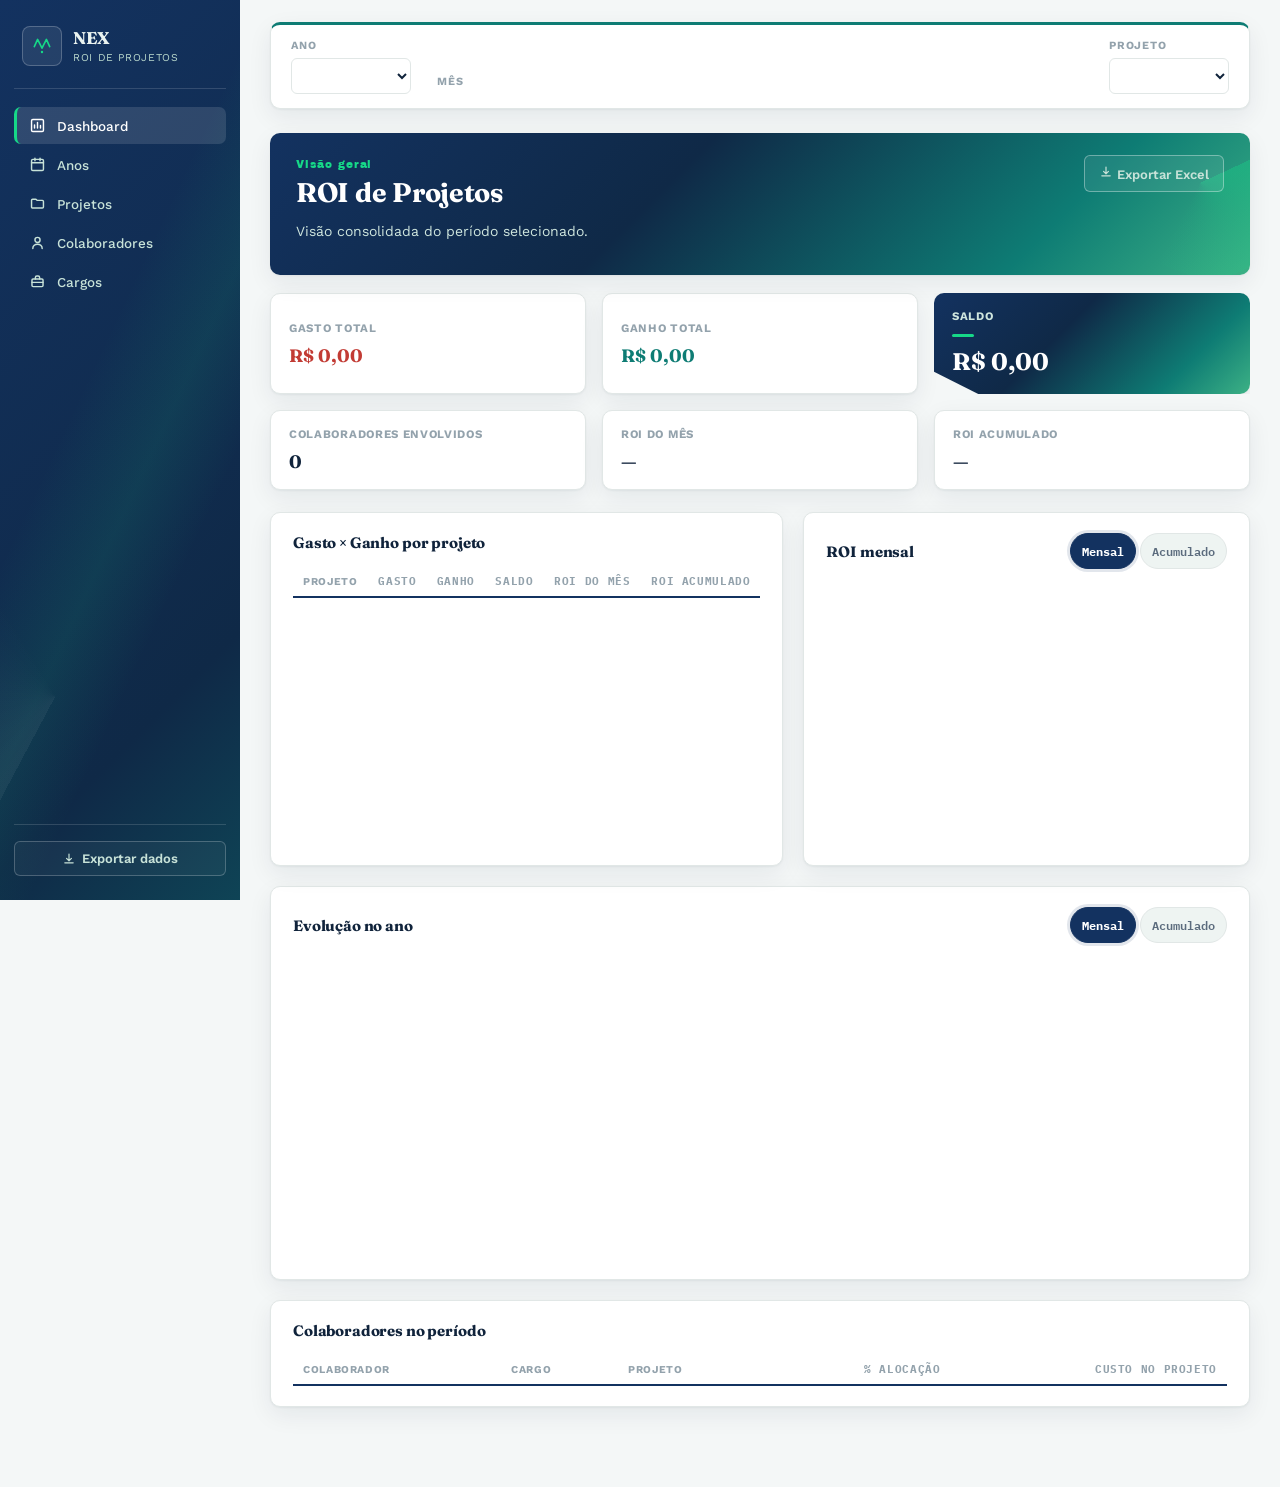
==== commit c8a2c8eb: "Colaboradores no período: ordenar alfabeticamente" ====
--- a/index.html
+++ b/index.html
@@ -147,7 +147,13 @@
       </div>
 
       <div class="panel">
-        <h2>Evolução no ano</h2>
+        <div class="toolbar-row" style="justify-content:space-between; margin-bottom:4px; flex-wrap:wrap; gap:12px;">
+          <h2 style="margin-bottom:0;" id="tituloChartEvolucao">Evolução no ano</h2>
+          <div class="month-tabs" id="toggleEvolucaoModo">
+            <button data-modo-evolucao="mensal" class="active">Mensal</button>
+            <button data-modo-evolucao="acumulado">Acumulado</button>
+          </div>
+        </div>
         <div style="position:relative; height:300px;">
           <canvas id="chartEvolucao"></canvas>
         </div>
@@ -317,7 +323,10 @@
       <div class="panel">
         <div class="toolbar-row" style="justify-content:space-between; margin-bottom:10px; flex-wrap:wrap; gap:12px;">
           <h2 style="margin-bottom:0;">Projetos deste colaborador</h2>
-          <button class="ghost-btn" id="btnCopiarMesAnteriorColab">Copiar % do mês anterior</button>
+          <div style="display:flex; gap:8px; flex-wrap:wrap;">
+            <button class="ghost-btn" id="btnDividirIgualColab">Dividir % igualmente</button>
+            <button class="ghost-btn" id="btnCopiarMesAnteriorColab">Copiar % do mês anterior</button>
+          </div>
         </div>
         <div class="toolbar-row" style="gap:20px; flex-wrap:wrap; margin-bottom:12px;">
           <div class="ctx-group">
